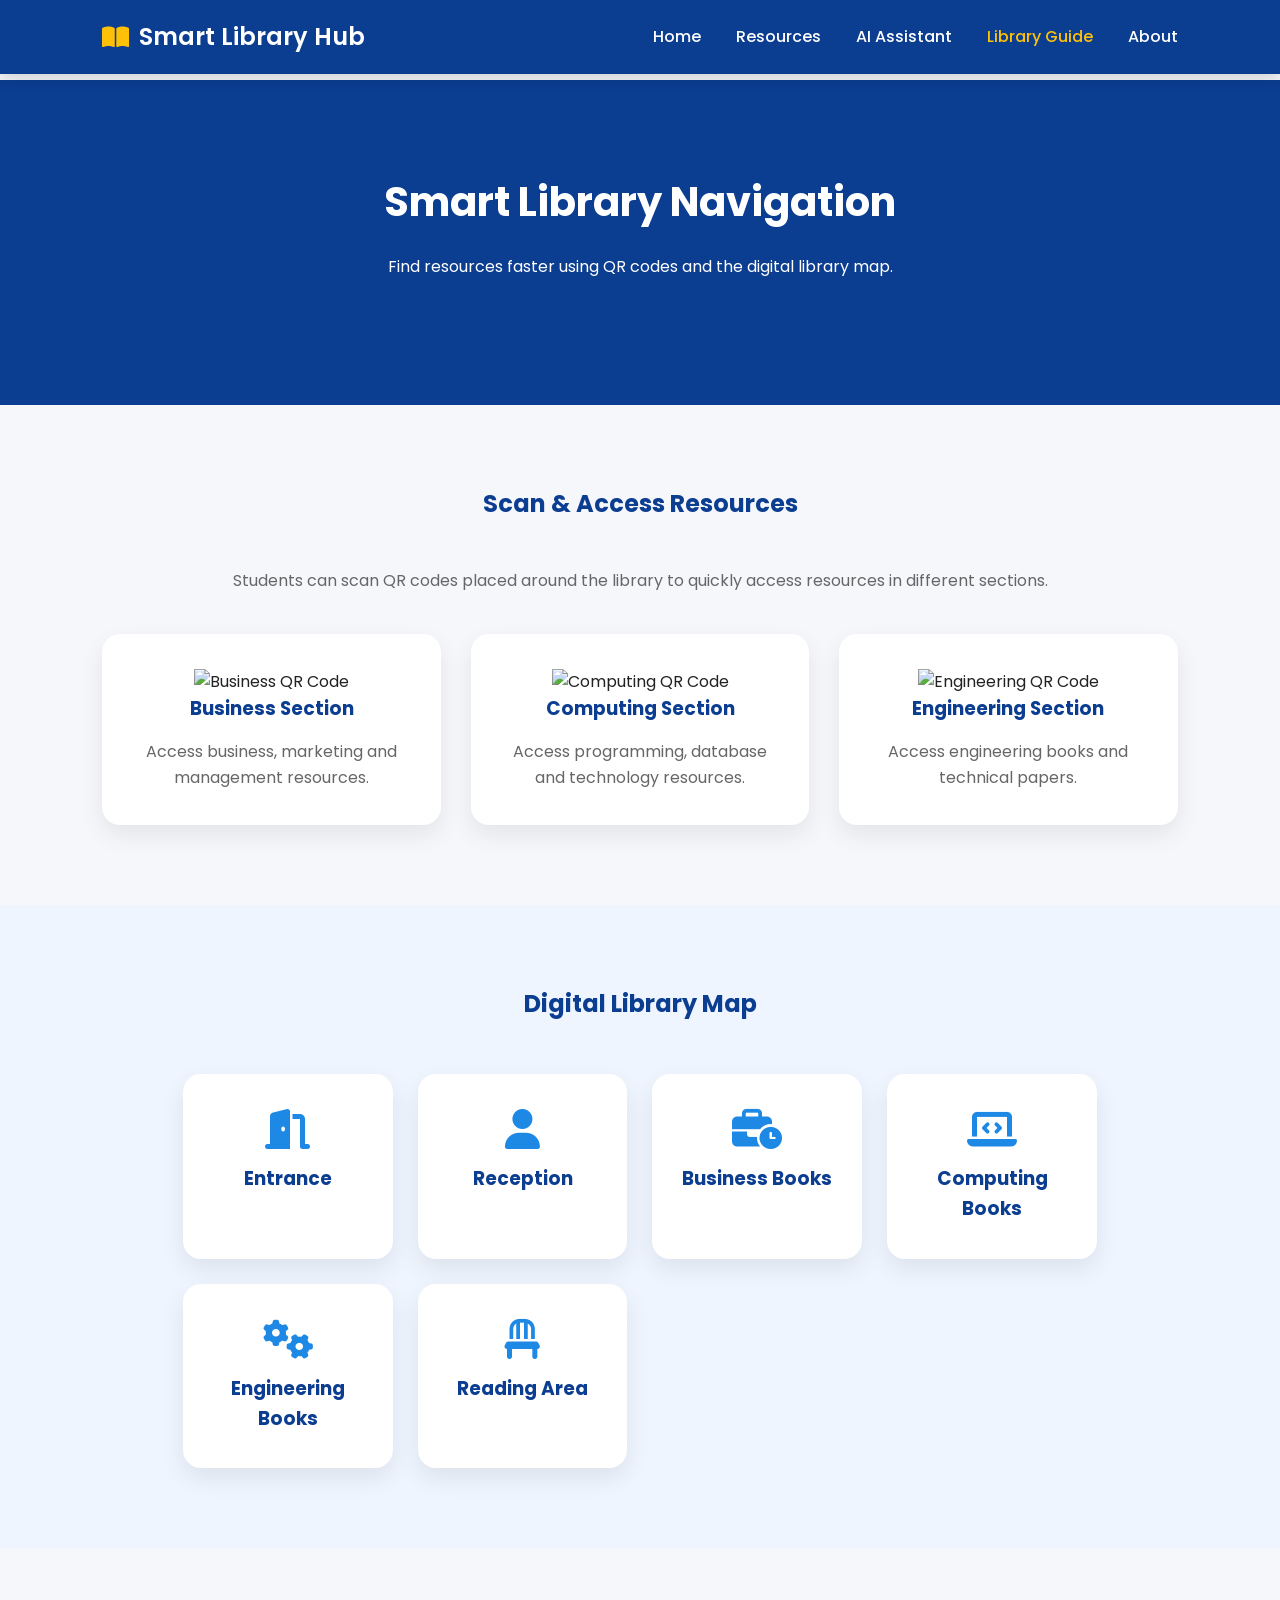
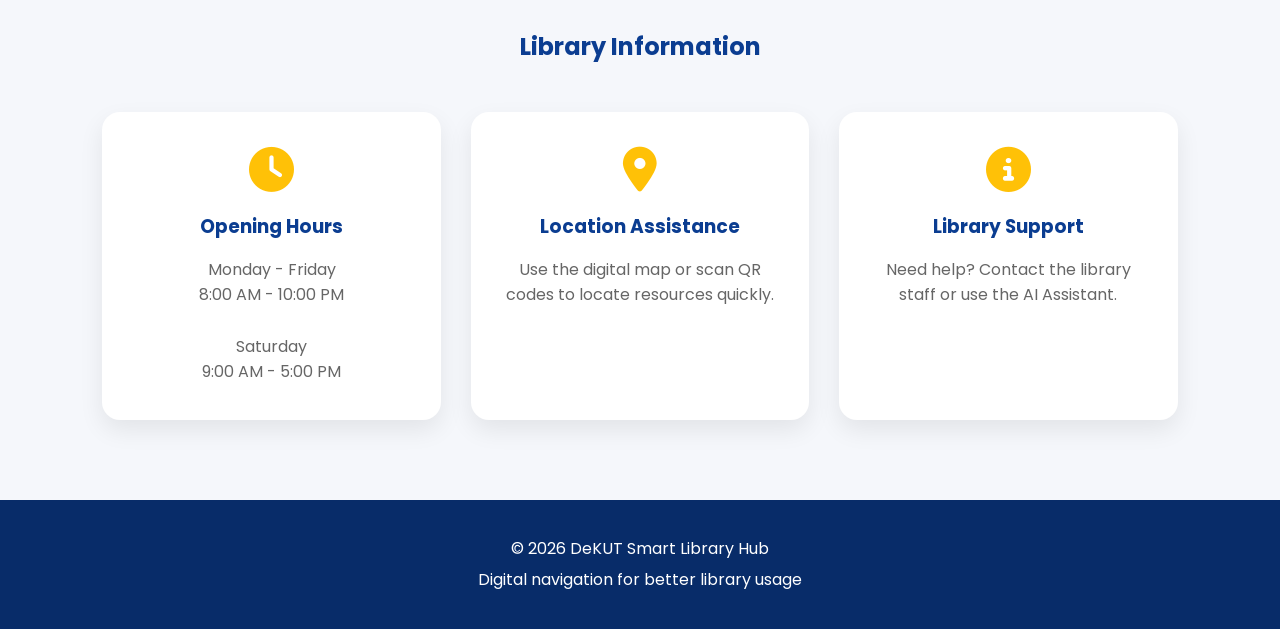
==== library.html @ 9f985c7b "Add files via upload" ====
<!DOCTYPE html>
<html lang="en">

<head>

<meta charset="UTF-8">
<meta name="viewport" content="width=device-width, initial-scale=1.0">

<title>Library Guide | DeKUT Smart Library Hub</title>


<!-- Google Font -->

<link rel="preconnect" href="https://fonts.googleapis.com">
<link rel="preconnect" href="https://fonts.gstatic.com" crossorigin>

<link href="https://fonts.googleapis.com/css2?family=Poppins:wght@300;400;500;600;700&display=swap"
rel="stylesheet">


<!-- Font Awesome -->

<link rel="stylesheet"
href="https://cdnjs.cloudflare.com/ajax/libs/font-awesome/6.6.0/css/all.min.css">


<!-- CSS -->

<link rel="stylesheet" href="style.css">


</head>


<body>



<!-- ================= NAVBAR ================= -->


<nav class="navbar">


<div class="logo">

<i class="fa-solid fa-book-open"></i>

<span>
Smart Library Hub
</span>

</div>



<ul class="nav-links">


<li>
<a href="index.html">
Home
</a>
</li>


<li>
<a href="resources.html">
Resources
</a>
</li>


<li>
<a href="assistant.html">
AI Assistant
</a>
</li>


<li>
<a href="library.html" class="active">
Library Guide
</a>
</li>


<li>
<a href="about.html">
About
</a>
</li>


</ul>


</nav>







<!-- ================= HEADER ================= -->


<section class="cta" style="margin-top:80px;">


<h2>
Smart Library Navigation
</h2>


<p>
Find resources faster using QR codes and the digital library map.
</p>


</section>







<!-- ================= QR CODE SECTION ================= -->


<section class="resources-preview">


<h2>
Scan & Access Resources
</h2>



<p style="text-align:center; margin-bottom:40px; color:#666;">

Students can scan QR codes placed around the library
to quickly access resources in different sections.

</p>





<div class="cards">



<div class="card">


<img src="images/qr-business.png"
alt="Business QR Code"
style="width:150px;">


<h3>
Business Section
</h3>


<p>
Access business, marketing and management resources.
</p>


</div>






<div class="card">


<img src="images/qr-computing.png"
alt="Computing QR Code"
style="width:150px;">


<h3>
Computing Section
</h3>


<p>
Access programming, database and technology resources.
</p>


</div>






<div class="card">


<img src="images/qr-engineering.png"
alt="Engineering QR Code"
style="width:150px;">


<h3>
Engineering Section
</h3>


<p>
Access engineering books and technical papers.
</p>


</div>



</div>


</section>








<!-- ================= LIBRARY MAP ================= -->


<section class="why">


<h2>
Digital Library Map
</h2>



<div class="map-container">


<div class="map-box">

<i class="fa-solid fa-door-open"></i>

<h3>
Entrance
</h3>

</div>



<div class="map-box">

<i class="fa-solid fa-user"></i>

<h3>
Reception
</h3>

</div>




<div class="map-box">

<i class="fa-solid fa-business-time"></i>

<h3>
Business Books
</h3>

</div>




<div class="map-box">

<i class="fa-solid fa-laptop-code"></i>

<h3>
Computing Books
</h3>

</div>




<div class="map-box">

<i class="fa-solid fa-gears"></i>

<h3>
Engineering Books
</h3>

</div>




<div class="map-box">

<i class="fa-solid fa-chair"></i>

<h3>
Reading Area
</h3>

</div>



</div>


</section>







<!-- ================= LIBRARY INFORMATION ================= -->


<section class="resources-preview">


<h2>
Library Information
</h2>



<div class="why-container">


<div class="why-box">


<i class="fa-solid fa-clock"></i>


<h3>
Opening Hours
</h3>


<p>
Monday - Friday<br>
8:00 AM - 10:00 PM<br><br>

Saturday<br>
9:00 AM - 5:00 PM

</p>


</div>






<div class="why-box">


<i class="fa-solid fa-location-dot"></i>


<h3>
Location Assistance
</h3>


<p>
Use the digital map or scan QR codes
to locate resources quickly.
</p>


</div>






<div class="why-box">


<i class="fa-solid fa-circle-info"></i>


<h3>
Library Support
</h3>


<p>
Need help? Contact the library staff
or use the AI Assistant.
</p>


</div>



</div>


</section>







<!-- ================= FOOTER ================= -->


<footer>


<p>
© 2026 DeKUT Smart Library Hub
</p>


<p>
Digital navigation for better library usage
</p>


</footer>





<script src="script.js"></script>


</body>

</html>
---- style.css ----
/* ===========================
   GOOGLE FONT
=========================== */

@import url('https://fonts.googleapis.com/css2?family=Poppins:wght@300;400;500;600;700&display=swap');

/* ===========================
   RESET
=========================== */

*{
    margin:0;
    padding:0;
    box-sizing:border-box;
    font-family:'Poppins',sans-serif;
    scroll-behavior:smooth;
}

body{
    background:#f5f7fb;
    color:#222;
    line-height:1.6;
}

/* ===========================
   NAVBAR
=========================== */

.navbar{
    position:fixed;
    top:0;
    left:0;
    width:100%;
    padding:18px 8%;
    background:#0b3d91;
    display:flex;
    justify-content:space-between;
    align-items:center;
    z-index:1000;
    box-shadow:0 5px 15px rgba(0,0,0,.15);
}

.logo{
    display:flex;
    align-items:center;
    gap:10px;
    color:#fff;
    font-size:24px;
    font-weight:600;
}

.logo i{
    color:#ffc107;
}

.nav-links{
    display:flex;
    list-style:none;
    gap:35px;
}

.nav-links a{
    color:#fff;
    text-decoration:none;
    font-weight:500;
    transition:.3s;
}

.nav-links a:hover,
.nav-links .active{
    color:#ffc107;
}

/* ===========================
   HERO
=========================== */

.hero{
    min-height:100vh;
    padding:130px 8% 70px;
    display:grid;
    grid-template-columns:1fr 1fr;
    align-items:center;
    gap:50px;
}

.hero-text h1{
    font-size:55px;
    margin-bottom:20px;
    color:#0b3d91;
}

.hero-text span{
    color:#1e88e5;
}

.hero-text p{
    margin-bottom:35px;
    color:#555;
    font-size:18px;
}

.hero-image img{
    width:100%;
    border-radius:20px;
    box-shadow:0 15px 40px rgba(0,0,0,.15);
}

/* ===========================
   BUTTON
=========================== */

.btn{
    display:inline-block;
    padding:15px 35px;
    background:#0b3d91;
    color:#fff;
    text-decoration:none;
    border-radius:50px;
    transition:.3s;
    font-weight:600;
}

.btn:hover{
    background:#1e88e5;
    transform:translateY(-3px);
}

/* ===========================
   SEARCH
=========================== */

.search-section{
    padding:80px 8%;
    text-align:center;
}

.search-section h2{
    color:#0b3d91;
    margin-bottom:10px;
}

.search-section p{
    color:#666;
    margin-bottom:30px;
}

.search-box{
    width:70%;
    margin:auto;
    display:flex;
    background:#fff;
    border-radius:50px;
    overflow:hidden;
    box-shadow:0 10px 30px rgba(0,0,0,.1);
}

.search-box input{
    flex:1;
    border:none;
    padding:18px 25px;
    font-size:17px;
    outline:none;
}

.search-box button{
    border:none;
    background:#0b3d91;
    color:#fff;
    width:70px;
    cursor:pointer;
    transition:.3s;
}

.search-box button:hover{
    background:#1e88e5;
}

/* ===========================
   RESOURCE CARDS
=========================== */

.resources-preview{
    padding:80px 8%;
}

.resources-preview h2{
    text-align:center;
    margin-bottom:45px;
    color:#0b3d91;
}

.cards{
    display:grid;
    grid-template-columns:repeat(auto-fit,minmax(220px,1fr));
    gap:30px;
}

.card{
    background:#fff;
    padding:35px;
    border-radius:18px;
    text-align:center;
    transition:.35s;
    box-shadow:0 10px 25px rgba(0,0,0,.08);
}

.card:hover{
    transform:translateY(-10px);
}

.card i{
    font-size:45px;
    color:#1e88e5;
    margin-bottom:20px;
}

.card h3{
    margin-bottom:15px;
    color:#0b3d91;
}

.card p{
    color:#666;
}

/* ===========================
   WHY SECTION
=========================== */

.why{
    padding:80px 8%;
    background:#eef5ff;
}

.why h2{
    text-align:center;
    margin-bottom:50px;
    color:#0b3d91;
}

.why-container{
    display:grid;
    grid-template-columns:repeat(auto-fit,minmax(250px,1fr));
    gap:30px;
}

.why-box{
    background:#fff;
    border-radius:18px;
    padding:35px;
    text-align:center;
    transition:.3s;
    box-shadow:0 10px 25px rgba(0,0,0,.08);
}

.why-box:hover{
    transform:translateY(-8px);
}

.why-box i{
    font-size:45px;
    color:#ffc107;
    margin-bottom:20px;
}

.why-box h3{
    margin-bottom:15px;
    color:#0b3d91;
}

.why-box p{
    color:#666;
}

/* ===========================
   CTA
=========================== */

.cta{
    padding:90px 8%;
    text-align:center;
    background:#0b3d91;
    color:#fff;
}

.cta h2{
    font-size:40px;
    margin-bottom:20px;
}

.cta p{
    margin-bottom:35px;
}

.cta .btn{
    background:#ffc107;
    color:#000;
}

.cta .btn:hover{
    background:#fff;
}

/* ===========================
   FOOTER
=========================== */

footer{
    background:#082c69;
    color:#fff;
    text-align:center;
    padding:30px 20px;
}

footer p{
    margin:6px 0;
}

/* ===========================
   RESPONSIVE
=========================== */

@media(max-width:992px){

.hero{
    grid-template-columns:1fr;
    text-align:center;
}

.hero-image{
    order:-1;
}

.search-box{
    width:100%;
}

.navbar{
    flex-direction:column;
    gap:15px;
}

.nav-links{
    gap:18px;
    flex-wrap:wrap;
    justify-content:center;
}

.hero-text h1{
    font-size:42px;
}

}

@media(max-width:600px){

.hero{
    padding-top:170px;
}

.hero-text h1{
    font-size:34px;
}

.cta h2{
    font-size:30px;
}

.search-box input{
    font-size:15px;
}

}
/* ================= CHATBOT ================= */

.chat-container{
    width:80%;
    margin:auto;
    background:white;
    border-radius:20px;
    overflow:hidden;
    box-shadow:0 15px 40px rgba(0,0,0,.1);
}


.chat-header{
    background:#0b3d91;
    color:white;
    padding:20px;
    display:flex;
    gap:15px;
    align-items:center;
}


.chat-box{
    height:350px;
    padding:20px;
    overflow-y:auto;
}


.ai-message,
.user-message{

    padding:12px 18px;
    border-radius:20px;
    margin-bottom:15px;
    max-width:75%;

}


.ai-message{

    background:#eef5ff;
    color:#0b3d91;

}


.user-message{

    background:#0b3d91;
    color:white;
    margin-left:auto;

}



.chat-input{

    display:flex;
    border-top:1px solid #ddd;

}


.chat-input input{

    flex:1;
    padding:18px;
    border:none;
    outline:none;

}


.chat-input button{

    width:70px;
    border:none;
    background:#0b3d91;
    color:white;
    cursor:pointer;

}


.suggestions{

    padding:15px;
    display:flex;
    gap:10px;
    flex-wrap:wrap;

}


.suggestions button{

    border:none;
    padding:10px 15px;
    border-radius:20px;
    background:#ffc107;
    cursor:pointer;

}

/* ================= LIBRARY MAP ================= */

.map-container{

    width:85%;
    margin:auto;
    display:grid;
    grid-template-columns:repeat(auto-fit,minmax(180px,1fr));
    gap:25px;

}


.map-box{

    background:white;
    padding:35px 20px;
    text-align:center;
    border-radius:18px;
    box-shadow:0 10px 25px rgba(0,0,0,.08);
    transition:.3s;

}


.map-box:hover{

    transform:translateY(-8px);

}


.map-box i{

    font-size:40px;
    color:#1e88e5;
    margin-bottom:15px;

}


.map-box h3{

    color:#0b3d91;

}
/* ================= CONTACT FORM ================= */


.contact-form{

    width:70%;
    margin:30px auto;
    display:flex;
    flex-direction:column;
    gap:20px;

}


.contact-form input,
.contact-form textarea{

    padding:15px;
    border:none;
    border-radius:10px;
    outline:none;
    background:white;
    box-shadow:0 5px 15px rgba(0,0,0,.08);
    font-size:16px;

}


.contact-form textarea{

    resize:none;

}


@media(max-width:700px){

.contact-form{

    width:100%;

}

}
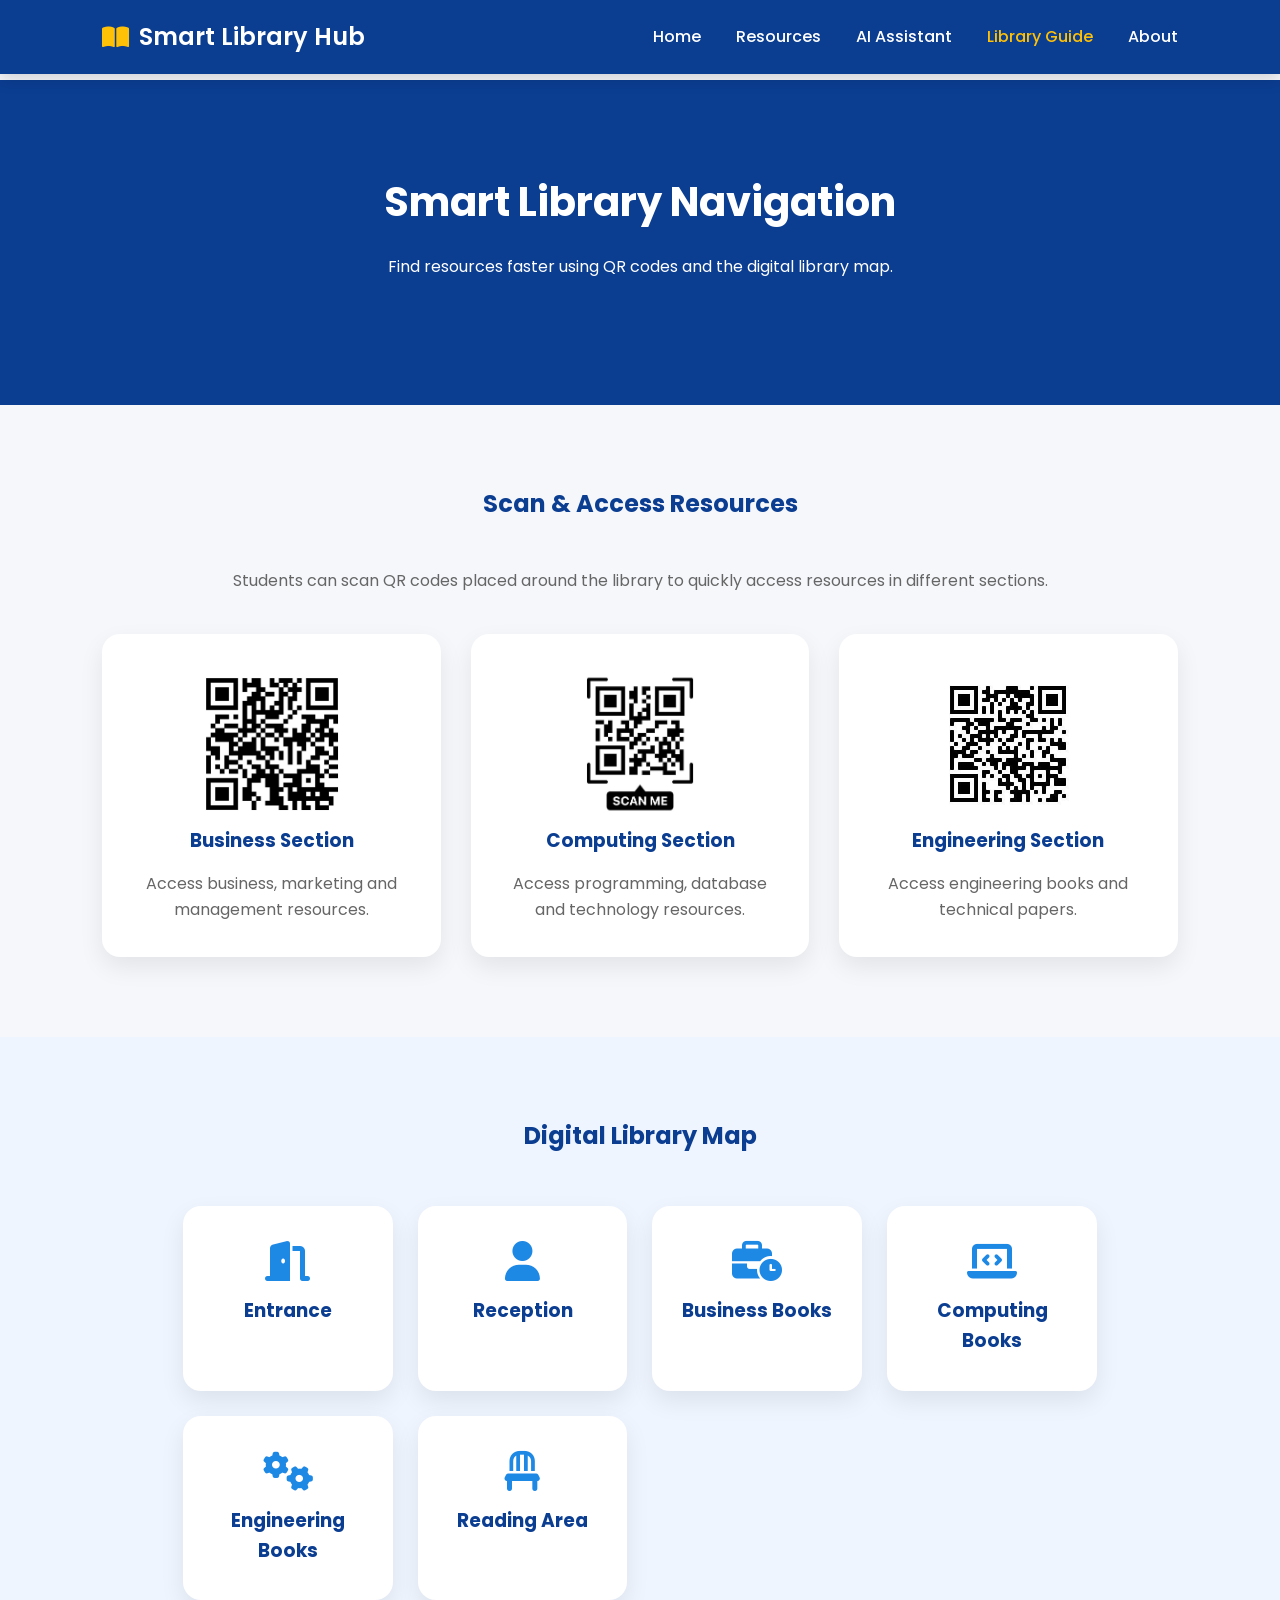
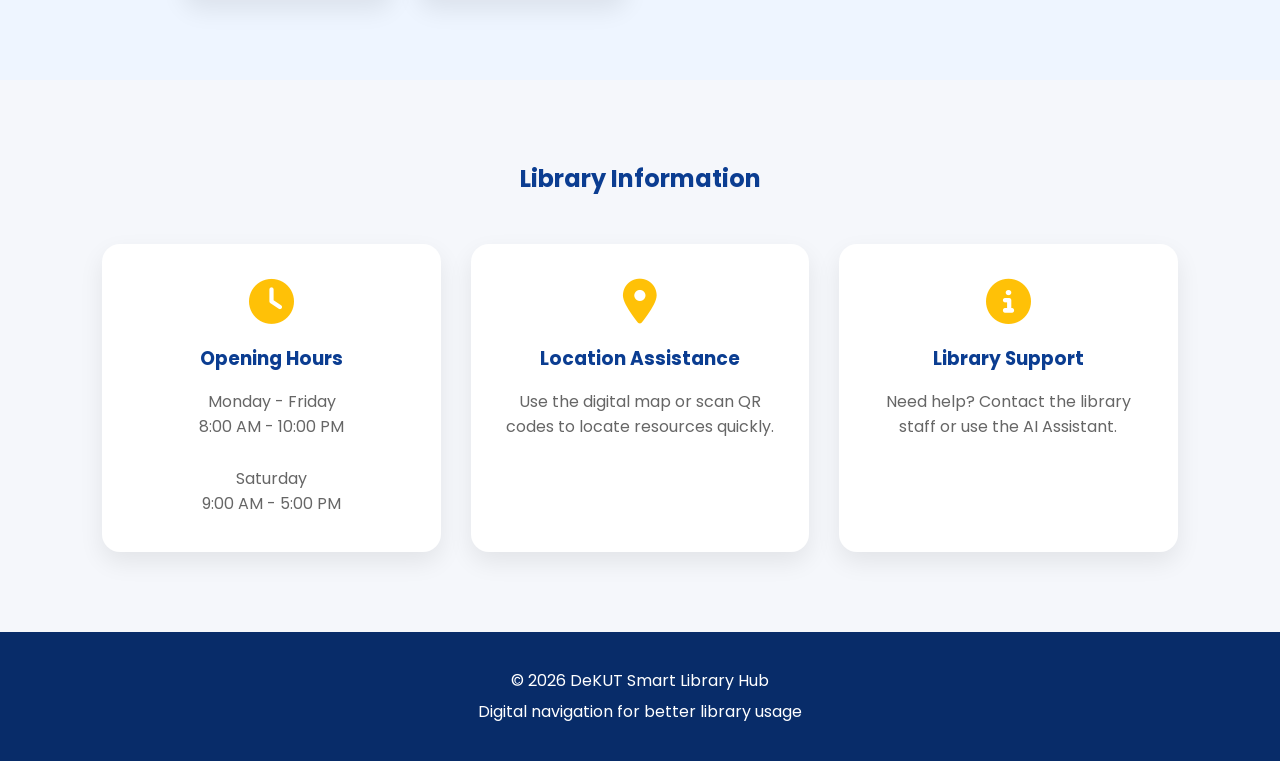
==== commit 7863c1bb: "Update library.html" ====
--- a/library.html
+++ b/library.html
@@ -157,7 +157,7 @@
 <div class="card">
 
 
-<img src="images/qr-business.png"
+<img src="images/qr-business.jpg"
 alt="Business QR Code"
 style="width:150px;">
 
@@ -182,7 +182,7 @@
 <div class="card">
 
 
-<img src="images/qr-computing.png"
+<img src="images/qr-computing.jpg"
 alt="Computing QR Code"
 style="width:150px;">
 
@@ -207,7 +207,7 @@
 <div class="card">
 
 
-<img src="images/qr-engineering.png"
+<img src="images/qr-engineering.jpg"
 alt="Engineering QR Code"
 style="width:150px;">
 
@@ -466,4 +466,4 @@
 
 </body>
 
-</html>+</html>
